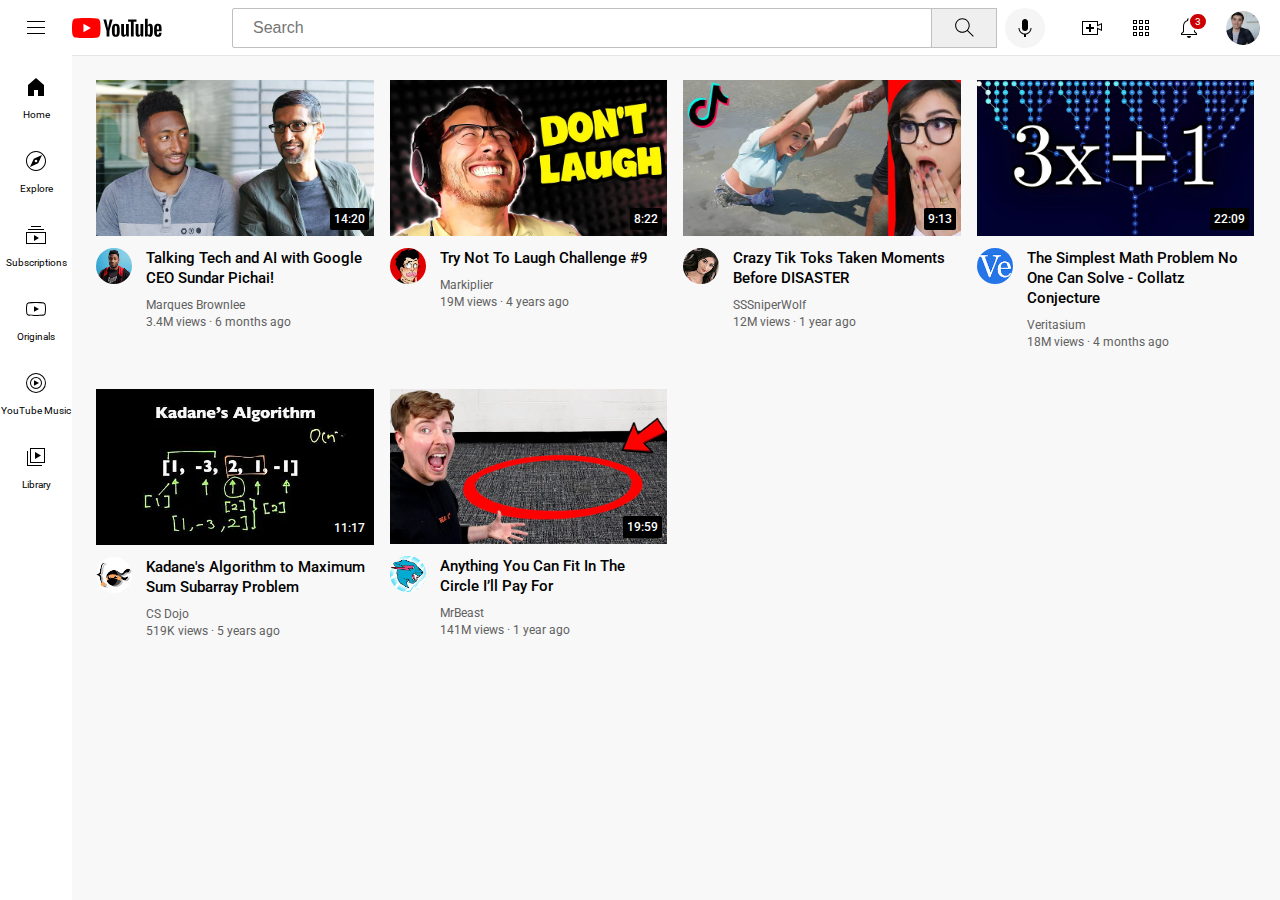
==== index.html @ a9fdb6f9 "Rename yout.html to index.html" ====
<!DOCTYPE html>
<html>

<head>
  <title>YouTube.com CLONE</title>

  <link rel="preconnect" href="https://fonts.googleapis.com">
  <link rel="preconnect" href="https://fonts.gstatic.com" crossorigin>
  <link href="https://fonts.googleapis.com/css2?family=Roboto:wght@400;500;700&display=swap" rel="stylesheet">
  
  <link rel="stylesheet" href="intro-to-html/style/styles/general.css">
  <link rel="stylesheet" href="intro-to-html/style/styles/header.css">
  <link rel="stylesheet" href="intro-to-html/style/styles/video.css">
  <link rel="stylesheet" href="intro-to-html/style/styles/sidebar.css">

<body>

  <header class="header">
    <div class="left-section">
      <img class="hamburger-menu" src="icons/hamburger-menu.svg" alt="">
      <img class="youtube-logo" src="icons/youtube-logo.svg" alt="">
    </div>
    <div class="middle-section">
      <input class="search-bar" type="text" placeholder="Search">
      <button class="search-button">
        <img class="search-icon" src="icons/search.svg">
        <div class="tooltip">Search</div>
      </button>
      <button class="voice-search-button">
        <img class="voice-search-icon" src="icons/voice-search-icon.svg">
        <div class="tooltip">Search with your woice</div>
      </button>
    </div>
    <div class="right-section">
      
      <div class="upload-icon-container">
        <img class="upload-icon" src="icons/upload.svg">
        <div class="tooltip">Create</div>
      </div>
      <div class="youtube-apps-icon-container">
        <img class="youtube-apps-icon" src="icons/youtube-apps.svg">
        <div class="tooltip">YouTube Apps</div>
      </div>
      
      <div class="notification-icon-container">
        <img class="notification-icon" src="icons/notifications.svg">
        <div class="notification-icon-count">3</div>
        <div class="tooltip">Notification</div>
      </div>
      <img class="current-user-picture" src="icons/my-channel.jpeg">
    </div>
  </header>

  <!--Comment-->

  <nav class="sidebar">
    <div class="sidebar-link"><img src="icons/home.svg">
      <div>Home</div>
    </div>
    <div class="sidebar-link"><img src="icons/explore.svg">
      <div>Explore</div>
    </div>
    <div class="sidebar-link"><img src="icons/subscriptions.svg">
      <div>Subscriptions</div>
    </div>
    <div class="sidebar-link"><img src="icons/originals.svg">
      <div>Originals</div>
    </div>
    <div class="sidebar-link"><img src="icons/youtube-music.svg">
      <div>YouTube Music</div>
    </div>
    <div class="sidebar-link"><img src="icons/library.svg">
      <div>Library</div>
    </div>
  </nav>
<main>
<section class="video-grid">
  <div class="video-preview">
    <div class="thumbnail-row">
      <a href="https://www.youtube.com/watch?v=n2RNcPRtAiY"> 
             <img class="thumbnail" src="thumbnails/thumbnail-1.webp">
      </a>
      <div class="video-time">14:20</div>
    </div>
    <div class="video-info-grid">
      <div class="channel-picture">
        <a href="https://www.youtube.com/c/mkbhd">
                  <img class="profile-picture" src="channel-pictures/channel-1.jpeg">
        </a>
        <div class="channel-picture-tooltip">
          <div class="channel-picture-info-tooltip-block">
            <div>
              <img class="channel-picture-tooltip-img" src="channel-pictures/channel-1.jpeg">
            </div>
            <div>
              <div class="channel-picture-tooltip-name">Marques Brownlee</div>
              <div class="channel-picture-tooltip-subscribes">15M subscribes</div>
            </div>
          </div>
        </div>
      </div>
      <div class="video-info">
        <p class="video-title">
          <a class="video-link" href="https://www.youtube.com/watch?v=n2RNcPRtAiY">
            Talking Tech and AI with Google CEO Sundar Pichai!
          </a>
        </p>
        <p class="video-author">
          Marques Brownlee
        </p>
        <p class="video-stats">
          3.4M views &#183 6 months ago
        </p>
      </div>
    </div>
  </div>

  <div class="video-preview">
    <div class="thumbnail-row">
      <a href="https://www.youtube.com/watch?v=mP0RAo9SKZk">
        <img class="thumbnail" src="thumbnails/thumbnail-2.webp">
      </a>
      <div class="video-time">8:22</div>
    </div>
    <div class="video-info-grid">
      <div class="channel-picture">
        <a href="https://www.youtube.com/c/markiplier"> 
                 <img class="profile-picture" src="channel-pictures/channel-2.jpeg">
        </a>
        <div class="channel-picture-tooltip">
          <div class="channel-picture-info-tooltip-block">
            <div>
              <img class="channel-picture-tooltip-img" src="channel-pictures/channel-2.jpeg">
            </div>
            <div>
              <div class="channel-picture-tooltip-name">Markiplier</div>
              <div class="channel-picture-tooltip-subscribes">150M subscribes</div>
            </div>
          </div>
        </div>
      </div>
      <div class="video-info">
        <p class="video-title">
          <a class="video-link" href="https://www.youtube.com/watch?v=mP0RAo9SKZk">
            Try Not To Laugh Challenge #9
          </a>
        </p>
        <p class="video-author">
          Markiplier
        </p>
        <p class="video-stats">
          19M views &#183 4 years ago
        </p>
      </div>
    </div>
  </div>

  <div class="video-preview">
    <div class="thumbnail-row">
      <a href="https://www.youtube.com/watch?v=FgjPQQeTh1w">
              <img class="thumbnail" src="thumbnails/thumbnail-3.webp">
      </a>
      <div class="video-time">9:13</div>
    </div>
    <div class="video-info-grid">
      <div class="channel-picture">
        <a href="https://www.youtube.com/user/SSSniperWolf">
                  <img class="profile-picture" src="channel-pictures/channel-3.jpeg">
        </a>
        <div class="channel-picture-tooltip">
          <div class="channel-picture-info-tooltip-block">
            <div>
              <img class="channel-picture-tooltip-img" src="channel-pictures/channel-3.jpeg">
            </div>
            <div>
              <div class="channel-picture-tooltip-name">SSSniperWolf</div>
              <div class="channel-picture-tooltip-subscribes">15M subscribes</div>
            </div>
          </div>
        </div>

      </div>
      <div class="video-info">
        <p class="video-title">
          <a class="video-link" href="https://www.youtube.com/watch?v=FgjPQQeTh1w">
            Crazy Tik Toks Taken Moments Before DISASTER
          </a>
        </p>
        <p class="video-author">
          SSSniperWolf
        </p>
        <p class="video-stats">
          12M views · 1 year ago
        </p>
      </div>
    </div>
  </div>

  <div class="video-preview">
    <div class="thumbnail-row">
      <a href="https://www.youtube.com/watch?v=094y1Z2wpJg">
              <img class="thumbnail" src="thumbnails/thumbnail-4.webp">
      </a>
      <div class="video-time">22:09</div>
    </div>
    <div class="video-info-grid">
      <div class="channel-picture">
        <a href="https://www.youtube.com/c/veritasium">
                  <img class="profile-picture" src="channel-pictures/channel-4.jpeg">
        </a>
        <div class="channel-picture-tooltip">
          <div class="channel-picture-info-tooltip-block">
            <div>
              <img class="channel-picture-tooltip-img" src="channel-pictures/channel-4.jpeg">
            </div>
            <div>
              <div class="channel-picture-tooltip-name">Veritasium</div>
              <div class="channel-picture-tooltip-subscribes">15M subscribes</div>
            </div>
          </div>
        </div>
      </div>
      <div class="video-info">
        <p class="video-title">
          <a class="video-link" href="https://www.youtube.com/watch?v=094y1Z2wpJg">
            The Simplest Math Problem No One Can Solve - Collatz Conjecture
          </a>
        </p>
        <p class="video-author">
          Veritasium
        </p>
        <p class="video-stats">
          18M views · 4 months ago
        </p>
      </div>
    </div>
  </div>

  <div class="video-preview">
    <div class="thumbnail-row">
      <a href="https://www.youtube.com/watch?v=86CQq3pKSUw"> 
             <img class="thumbnail" src="thumbnails/thumbnail-5.webp">
      </a>
      <div class="video-time">11:17</div>
    </div>
    <div class="video-info-grid">
      <div class="channel-picture">
        <a href="https://www.youtube.com/c/CSDojo">
                  <img class="profile-picture" src="channel-pictures/channel-5.jpeg">
        </a>
        <div class="channel-picture-tooltip">
          <div class="channel-picture-info-tooltip-block">
            <div>
              <img class="channel-picture-tooltip-img" src="channel-pictures/channel-5.jpeg">
            </div>
            <div>
              <div class="channel-picture-tooltip-name">CS Dojo</div>
              <div class="channel-picture-tooltip-subscribes">1M subscribes</div>
            </div>
          </div>
        </div>
      </div>
      <div class="video-info">
        <p class="video-title">
          <a class="video-link" href="https://www.youtube.com/watch?v=86CQq3pKSUw">
            Kadane's Algorithm to Maximum Sum Subarray Problem
          </a>
        </p>
        <p class="video-author">
          CS Dojo
        </p>
        <p class="video-stats">
          519K views · 5 years ago
        </p>
      </div>
    </div>
  </div>

  <div class="video-preview">
    <div class="thumbnail-row">
      <a href="https://www.youtube.com/watch?v=yXWw0_UfSFg">
              <img class="thumbnail" src="thumbnails/thumbnail-6.webp">
      </a>
      <div class="video-time">19:59</div>
    </div>
    <div class="video-info-grid">
      <div class="channel-picture">
        <a href="https://www.youtube.com/channel/UCX6OQ3DkcsbYNE6H8uQQuVA">
                  <img class="profile-picture" src="channel-pictures/channel-6.jpeg">
        </a>
        <div class="channel-picture-tooltip">
          <div class="channel-picture-info-tooltip-block">
            <div>
              <img class="channel-picture-tooltip-img" src="channel-pictures/channel-6.jpeg">
            </div>
            <div>
              <div class="channel-picture-tooltip-name">MrBeast</div>
              <div class="channel-picture-tooltip-subscribes">15M subscribes</div>
            </div>
          </div>
        </div>
      </div>
      <div class="video-info">
        <p class="video-title">
          <a class="video-link" href="https://www.youtube.com/watch?v=yXWw0_UfSFg">
            Anything You Can Fit In The Circle I’ll Pay For
          </a>
        </p>
        <p class="video-author">
          MrBeast
        </p>
        <p class="video-stats">
          141M views · 1 year ago
        </p>
      </div>
    </div>
  </div>
</section>
</main>

</body>
</head>

</html>
---- intro-to-html/style/styles/general.css ----
p {
  margin-top: 0;
  margin-bottom: 0;
}

body {
  color: black;
  font-family: roboto,Arial;
  margin: 0px;
  padding-top: 80px;
  padding-left: 96px;
  padding-right: 26px;
  background-color: rgb(248, 248, 248);
  
}
---- intro-to-html/style/styles/header.css ----
.header {
  height: 55px;
  display: flex;
  flex-direction: row;
  justify-content: space-between;

  position: fixed;
  top: 0;
  left: 0;
  right: 0;
  z-index: 100;

  background-color: white;
  border-bottom-width: 1px;
  border-bottom-style: solid;
  border-bottom-color: rgb(228, 228, 228);

}
.left-section {
  display: flex;
  align-items: center;
}

.hamburger-menu {
  height: 24px;
  margin-left: 24px;
  margin-right: 24px;
  }
  
  .youtube-logo {
  height: 20px;
  }
  
.middle-section {
 
  flex: 1;
  margin-left: 70px;
  margin-right: 35px;
  display: flex;
  align-items: center;
}

.search-bar {
  flex: 1;
  height: 36px;
  padding-left: 10px;
  font-size: 16px;
  border: 1px solid rgb(192, 192, 192);
  border-radius: 2px;
  box-shadow: inset, 1px 2px 3px rgba(0,0,0,0.05);
  width: 50px;
  
}

.search-bar::placeholder {
  font-size: 16px;
  padding-left: 10px;

}

.search-button {
  height: 40px;
  width: 66px;
  background-color: rgb(239, 239, 239);
  border-width: 1px;
  border-style: solid;
  border-color: rgb(192, 192, 192);
  margin-left: -1px;
  

}

.search-button,
.voice-search-button,
.upload-icon-container,
.youtube-apps-icon-container,
.notification-icon-container {
  position: relative;
  display: flex;
  justify-content: center;
  align-items: center;
  cursor: pointer;
}

.search-button .tooltip,
.voice-search-button .tooltip,
.upload-icon-container .tooltip,
.youtube-apps-icon-container .tooltip,
.notification-icon-container .tooltip {
  font-family: Roboto, Arial;
  position: absolute;
  background-color: gray;
  color: white;
  padding-left: 8px;
  padding-right: 8px;
  padding-top: 4px;
  padding-bottom: 4px;
  border-radius: 2px;
  font-size: 12px;
  bottom: -30px;
  opacity: 0;
  transition: opacity 0.45s;
  pointer-events: none;
  white-space: nowrap;
}

.search-button:hover .tooltip,
.voice-search-button:hover .tooltip,
.upload-icon-container:hover .tooltip,
.youtube-apps-icon-container:hover .tooltip,
.notification-icon-container:hover .tooltip {
  opacity: 1;
}


.search-icon {
  height: 25px;
}

.voice-search-button {
  height: 40px;
  width: 40px;
  background-color: rgb(239, 239, 239);
  border: none;
  border-radius: 20px;
  margin-left: 8px;
  background-color: rgb(245, 245, 245);
}

.voice-search-icon {
  height: 24px;
}

.right-section {
  width: 180px;
  display: flex;
  align-items: center;
  justify-content: space-between;
  margin-right: 20px;
  flex-shrink: 0;

}

.upload-icon {
height: 24px;
}

.youtube-apps-icon {
height: 24px;
}

.notification-icon {
height: 24px;
}

.notification-icon-container {
position: relative;
}

.notification-icon-count {
font-family: Roboto, Arial;
position: absolute;
color: white;
background-color: #cc0000;
font-size: 10px;
padding-left: 5px;
padding-right: 5px;
padding-top: 2px;
padding-bottom: 2px;
border-radius: 10px;
top: -4px;
right: -7px;
border-style: solid;
border-color: white;
border-width: 2px;
}

.current-user-picture {
height: 34px;
border-radius: 16px;
}
---- intro-to-html/style/styles/video.css ----
.thumbnail {
width: 100%;
}
.video-title {
  margin-top: 0px;
  font-size: 15px;
  font-weight: 500;
  line-height: 20px;
  margin-bottom: 10px;
}
.video-link {
  text-decoration: none;
  color: black;
}

.video-info-grid {
  display: grid;
  grid-template-columns: 50px 1fr;
}
.profile-picture {
  width: 36px;
  border-radius: 50px;
}
.thumbnail-row {
  margin-bottom: 8px;
  position: relative;

}
.video-author,
.video-stats {
  font-size: 12px;
  color: rgb(96, 96, 96);
}
.video-author {
  margin-bottom: 3px;
}
.video-grid {
  display: grid;
  grid-template-columns: 1fr 1fr 1fr;
  column-gap: 16px;
  row-gap: 40px;
}
@media (max-width: 750px) {
  .video-grid {
    grid-template-columns: 1fr 1fr;
  }
}

@media (min-width: 751px) and (max-width: 999px) {
  .video-grid {
    grid-template-columns: 1fr 1fr 1fr;
  }
}

@media (min-width: 1000px) {
  .video-grid {
    grid-template-columns: 1fr 1fr 1fr 1fr;
  }
}

.video-time {
  position: absolute;
  bottom: 10px;
  right: 5px;
  background-color: black;
  color: white;
  font-size: 12px;
  font-weight: 500;
  padding: 4px;
  border-radius: 2px;
}

.channel-picture {
  position: relative;
}
.channel-picture-tooltip {
 position: absolute;
 opacity: 0;
 transition: opacity 1.2s;
 pointer-events: none;
 bottom: -20px;
}

.channel-picture:hover .channel-picture-tooltip {
  opacity: 1;
}

.channel-picture-info-tooltip-block {
display: flex;
flex-direction: row;
justify-content: center;
align-items: center;

background-color: white;
width: 200px;
height: 70px;
border-radius: 7px;
box-shadow: 0 0 5px rgb(0 0 0 / 60%);

}

.channel-picture-tooltip-img {
  width: 50px;
  border-radius: 50px;
  margin-right: 10px;
}

.channel-picture-tooltip-name {
  font-family: Roboto,Arial;
  font-weight: bold;
  font-size: 15px;
  margin-bottom: 10px;

}

.channel-picture-tooltip-subscribes {
  font-family: Roboto,Arial;
  color: gray;
  font-size: 13px;

}
---- intro-to-html/style/styles/sidebar.css ----
.sidebar {
  position: fixed;
  left: 0;
  bottom: 0;
  top: 55px;
  background-color: white;
  width: 72px;
  z-index: 200;
  padding-top: 5px;
}
.sidebar-link {
  height: 74px;
  display: flex;
  justify-content: center;
  align-items: center;
  flex-direction: column;
  cursor: pointer;

}

.sidebar-link:hover {
  background-color: rgb(235, 235, 235);
}

.sidebar-link img {
  margin-bottom: 10px;
  height: 24px;
}

.sidebar-link div {
  font-size: 10px;
}
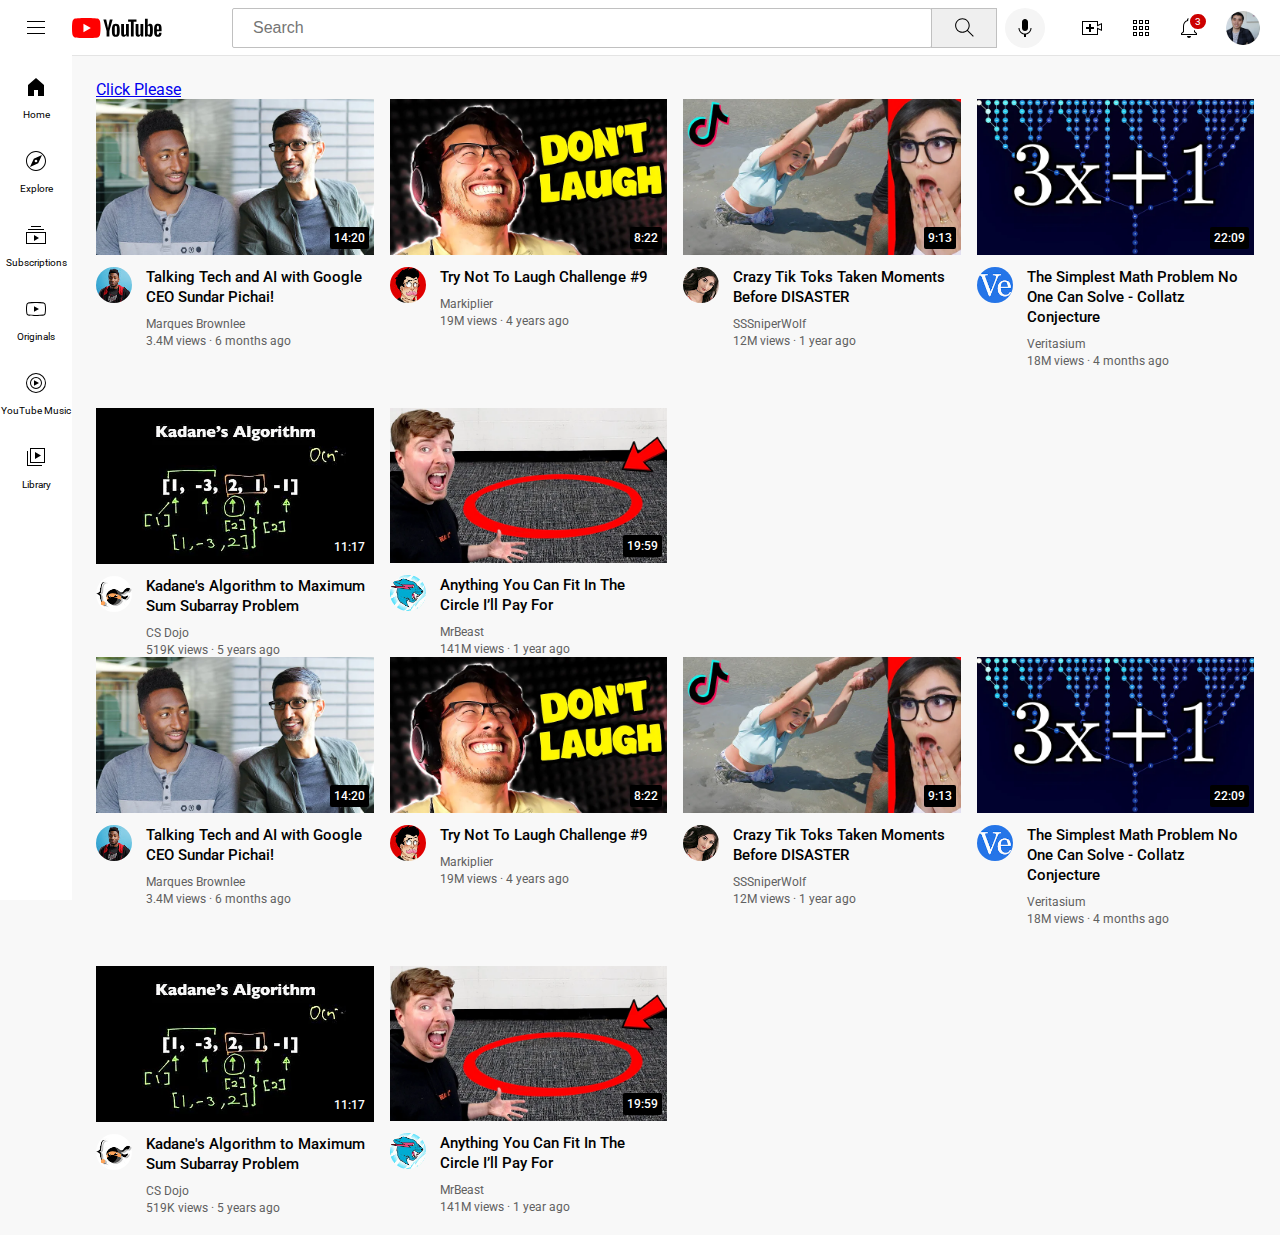
==== commit 88944c3d: "Add files via upload" ====
--- a/index.html
+++ b/index.html
@@ -2,7 +2,7 @@
 <html>
 
 <head>
-  <title>YouTube.com CLONE</title>
+  <title>YouTube CLONE</title>
 
   <link rel="preconnect" href="https://fonts.googleapis.com">
   <link rel="preconnect" href="https://fonts.gstatic.com" crossorigin>
@@ -15,6 +15,8 @@
 
 <body>
 
+  <a href="supersimple-website/link.html">Click Please</a>
+
   <header class="header">
     <div class="left-section">
       <img class="hamburger-menu" src="icons/hamburger-menu.svg" alt="">
@@ -28,7 +30,7 @@
       </button>
       <button class="voice-search-button">
         <img class="voice-search-icon" src="icons/voice-search-icon.svg">
-        <div class="tooltip">Search with your woice</div>
+        <div class="tooltip">Search </div>
       </button>
     </div>
     <div class="right-section">
@@ -316,9 +318,255 @@
     </div>
   </div>
 </section>
+
+<section class="video-grid">
+  <div class="video-preview">
+    <div class="thumbnail-row">
+      <a href="https://www.youtube.com/watch?v=n2RNcPRtAiY"> 
+             <img class="thumbnail" src="thumbnails/thumbnail-1.webp">
+      </a>
+      <div class="video-time">14:20</div>
+    </div>
+    <div class="video-info-grid">
+      <div class="channel-picture">
+        <a href="https://www.youtube.com/c/mkbhd">
+                  <img class="profile-picture" src="channel-pictures/channel-1.jpeg">
+        </a>
+        <div class="channel-picture-tooltip">
+          <div class="channel-picture-info-tooltip-block">
+            <div>
+              <img class="channel-picture-tooltip-img" src="channel-pictures/channel-1.jpeg">
+            </div>
+            <div>
+              <div class="channel-picture-tooltip-name">Marques Brownlee</div>
+              <div class="channel-picture-tooltip-subscribes">15M subscribes</div>
+            </div>
+          </div>
+        </div>
+      </div>
+      <div class="video-info">
+        <p class="video-title">
+          <a class="video-link" href="https://www.youtube.com/watch?v=n2RNcPRtAiY">
+            Talking Tech and AI with Google CEO Sundar Pichai!
+          </a>
+        </p>
+        <p class="video-author">
+          Marques Brownlee
+        </p>
+        <p class="video-stats">
+          3.4M views &#183 6 months ago
+        </p>
+      </div>
+    </div>
+  </div>
+
+  <div class="video-preview">
+    <div class="thumbnail-row">
+      <a href="https://www.youtube.com/watch?v=mP0RAo9SKZk">
+        <img class="thumbnail" src="thumbnails/thumbnail-2.webp">
+      </a>
+      <div class="video-time">8:22</div>
+    </div>
+    <div class="video-info-grid">
+      <div class="channel-picture">
+        <a href="https://www.youtube.com/c/markiplier"> 
+                 <img class="profile-picture" src="channel-pictures/channel-2.jpeg">
+        </a>
+        <div class="channel-picture-tooltip">
+          <div class="channel-picture-info-tooltip-block">
+            <div>
+              <img class="channel-picture-tooltip-img" src="channel-pictures/channel-2.jpeg">
+            </div>
+            <div>
+              <div class="channel-picture-tooltip-name">Markiplier</div>
+              <div class="channel-picture-tooltip-subscribes">150M subscribes</div>
+            </div>
+          </div>
+        </div>
+      </div>
+      <div class="video-info">
+        <p class="video-title">
+          <a class="video-link" href="https://www.youtube.com/watch?v=mP0RAo9SKZk">
+            Try Not To Laugh Challenge #9
+          </a>
+        </p>
+        <p class="video-author">
+          Markiplier
+        </p>
+        <p class="video-stats">
+          19M views &#183 4 years ago
+        </p>
+      </div>
+    </div>
+  </div>
+
+  <div class="video-preview">
+    <div class="thumbnail-row">
+      <a href="https://www.youtube.com/watch?v=FgjPQQeTh1w">
+              <img class="thumbnail" src="thumbnails/thumbnail-3.webp">
+      </a>
+      <div class="video-time">9:13</div>
+    </div>
+    <div class="video-info-grid">
+      <div class="channel-picture">
+        <a href="https://www.youtube.com/user/SSSniperWolf">
+                  <img class="profile-picture" src="channel-pictures/channel-3.jpeg">
+        </a>
+        <div class="channel-picture-tooltip">
+          <div class="channel-picture-info-tooltip-block">
+            <div>
+              <img class="channel-picture-tooltip-img" src="channel-pictures/channel-3.jpeg">
+            </div>
+            <div>
+              <div class="channel-picture-tooltip-name">SSSniperWolf</div>
+              <div class="channel-picture-tooltip-subscribes">15M subscribes</div>
+            </div>
+          </div>
+        </div>
+
+      </div>
+      <div class="video-info">
+        <p class="video-title">
+          <a class="video-link" href="https://www.youtube.com/watch?v=FgjPQQeTh1w">
+            Crazy Tik Toks Taken Moments Before DISASTER
+          </a>
+        </p>
+        <p class="video-author">
+          SSSniperWolf
+        </p>
+        <p class="video-stats">
+          12M views · 1 year ago
+        </p>
+      </div>
+    </div>
+  </div>
+
+  <div class="video-preview">
+    <div class="thumbnail-row">
+      <a href="https://www.youtube.com/watch?v=094y1Z2wpJg">
+              <img class="thumbnail" src="thumbnails/thumbnail-4.webp">
+      </a>
+      <div class="video-time">22:09</div>
+    </div>
+    <div class="video-info-grid">
+      <div class="channel-picture">
+        <a href="https://www.youtube.com/c/veritasium">
+                  <img class="profile-picture" src="channel-pictures/channel-4.jpeg">
+        </a>
+        <div class="channel-picture-tooltip">
+          <div class="channel-picture-info-tooltip-block">
+            <div>
+              <img class="channel-picture-tooltip-img" src="channel-pictures/channel-4.jpeg">
+            </div>
+            <div>
+              <div class="channel-picture-tooltip-name">Veritasium</div>
+              <div class="channel-picture-tooltip-subscribes">15M subscribes</div>
+            </div>
+          </div>
+        </div>
+      </div>
+      <div class="video-info">
+        <p class="video-title">
+          <a class="video-link" href="https://www.youtube.com/watch?v=094y1Z2wpJg">
+            The Simplest Math Problem No One Can Solve - Collatz Conjecture
+          </a>
+        </p>
+        <p class="video-author">
+          Veritasium
+        </p>
+        <p class="video-stats">
+          18M views · 4 months ago
+        </p>
+      </div>
+    </div>
+  </div>
+
+  <div class="video-preview">
+    <div class="thumbnail-row">
+      <a href="https://www.youtube.com/watch?v=86CQq3pKSUw"> 
+             <img class="thumbnail" src="thumbnails/thumbnail-5.webp">
+      </a>
+      <div class="video-time">11:17</div>
+    </div>
+    <div class="video-info-grid">
+      <div class="channel-picture">
+        <a href="https://www.youtube.com/c/CSDojo">
+                  <img class="profile-picture" src="channel-pictures/channel-5.jpeg">
+        </a>
+        <div class="channel-picture-tooltip">
+          <div class="channel-picture-info-tooltip-block">
+            <div>
+              <img class="channel-picture-tooltip-img" src="channel-pictures/channel-5.jpeg">
+            </div>
+            <div>
+              <div class="channel-picture-tooltip-name">CS Dojo</div>
+              <div class="channel-picture-tooltip-subscribes">1M subscribes</div>
+            </div>
+          </div>
+        </div>
+      </div>
+      <div class="video-info">
+        <p class="video-title">
+          <a class="video-link" href="https://www.youtube.com/watch?v=86CQq3pKSUw">
+            Kadane's Algorithm to Maximum Sum Subarray Problem
+          </a>
+        </p>
+        <p class="video-author">
+          CS Dojo
+        </p>
+        <p class="video-stats">
+          519K views · 5 years ago
+        </p>
+      </div>
+    </div>
+  </div>
+
+  <div class="video-preview">
+    <div class="thumbnail-row">
+      <a href="https://www.youtube.com/watch?v=yXWw0_UfSFg">
+              <img class="thumbnail" src="thumbnails/thumbnail-6.webp">
+      </a>
+      <div class="video-time">19:59</div>
+    </div>
+    <div class="video-info-grid">
+      <div class="channel-picture">
+        <a href="https://www.youtube.com/channel/UCX6OQ3DkcsbYNE6H8uQQuVA">
+                  <img class="profile-picture" src="channel-pictures/channel-6.jpeg">
+        </a>
+        <div class="channel-picture-tooltip">
+          <div class="channel-picture-info-tooltip-block">
+            <div>
+              <img class="channel-picture-tooltip-img" src="channel-pictures/channel-6.jpeg">
+            </div>
+            <div>
+              <div class="channel-picture-tooltip-name">MrBeast</div>
+              <div class="channel-picture-tooltip-subscribes">15M subscribes</div>
+            </div>
+          </div>
+        </div>
+      </div>
+      <div class="video-info">
+        <p class="video-title">
+          <a class="video-link" href="https://www.youtube.com/watch?v=yXWw0_UfSFg">
+            Anything You Can Fit In The Circle I’ll Pay For
+          </a>
+        </p>
+        <p class="video-author">
+          MrBeast
+        </p>
+        <p class="video-stats">
+          141M views · 1 year ago
+        </p>
+      </div>
+    </div>
+  </div>
+</section>
+
+
+
 </main>
 
 </body>
 </head>
 
-</html>
+</html>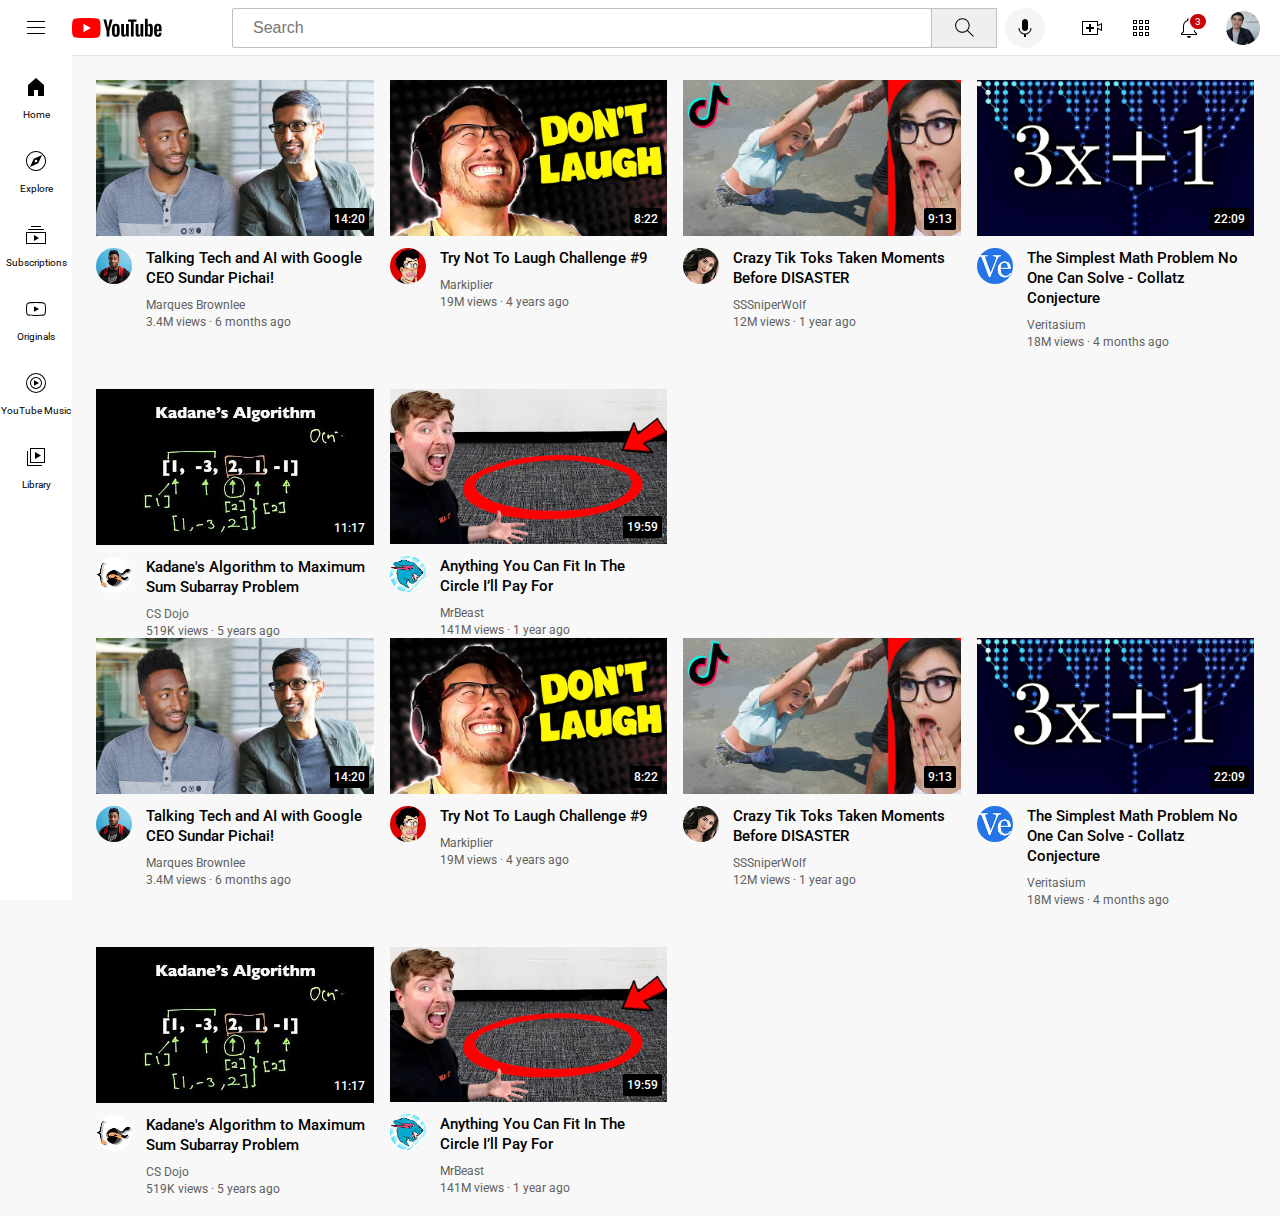
==== commit a9403544: "Create index.html" ====
--- a/index.html
+++ b/index.html
@@ -14,8 +14,6 @@
   <link rel="stylesheet" href="intro-to-html/style/styles/sidebar.css">
 
 <body>
-
-  <a href="supersimple-website/link.html">Click Please</a>
 
   <header class="header">
     <div class="left-section">
@@ -569,4 +567,4 @@
 </body>
 </head>
 
-</html>+</html>
